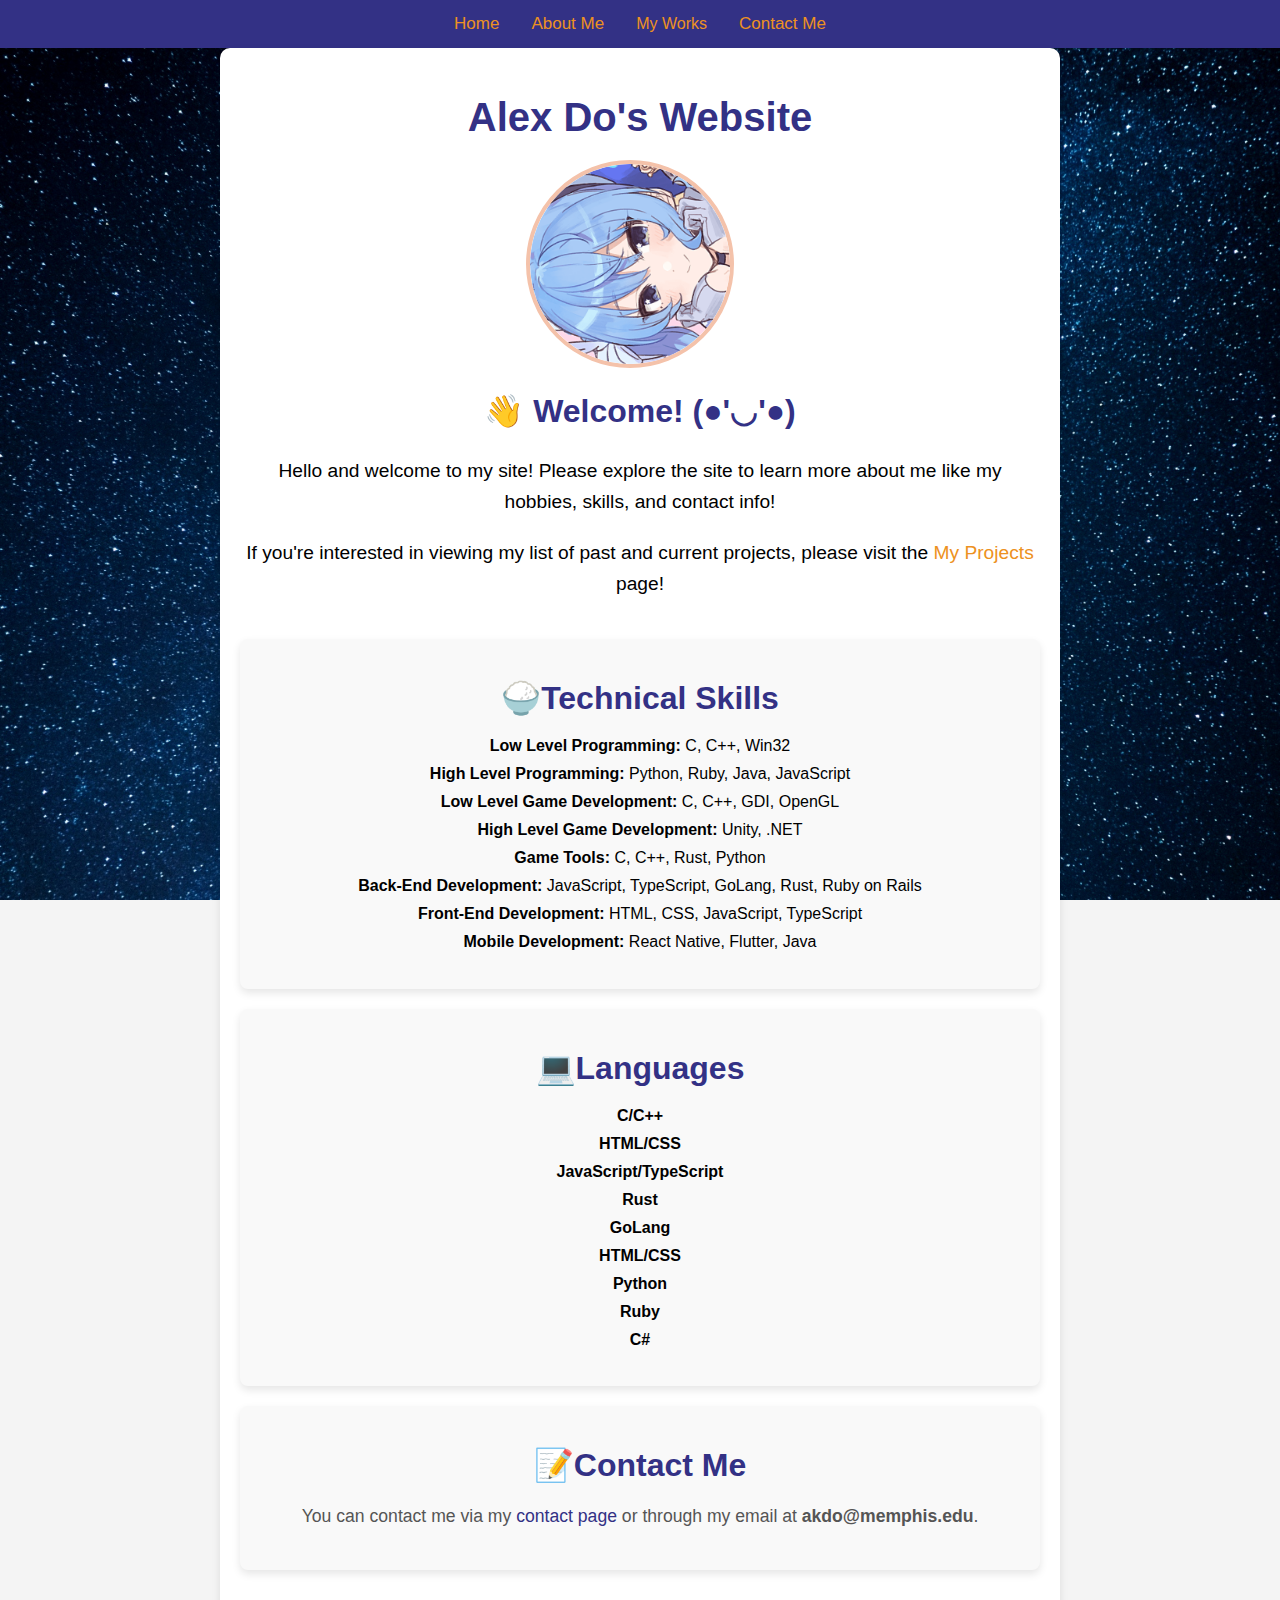
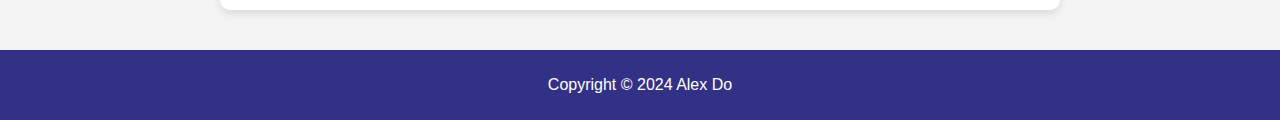
==== index.html @ 44356e67 "Got email form to work, added more images and styling changes" ====
<!DOCTYPE html>
<html lang="en">
<head>
    <meta charset="UTF-8">
    <meta name="viewport" content="width=device-width, initial-scale=1.0">
    <title>Home</title>
    <link rel="stylesheet" href="css/style.css">
    <script src="js/script.js"></script>
</head>
<body>
    <div class="topnav" id="myTopnav">
        <a href="index.html">Home</a>
        <a href="about.html">About Me</a>
        <div class="dropdown">
          <button class="dropbtn">My Works 
            <i class="fa fa-caret-down"></i>
          </button>
          <div class="dropdown-content">
            <a href="resume.html">Resume</a>
            <a href="projects.html">My Projects</a>
          </div>
        </div> 
        <a href="contact.html">Contact Me</a>
        <a href="javascript:void(0);" class="icon" onclick="myFunction()">&#9776;</a>
      </div>

    <!-- Main Content Section -->
    <div class="container">

        <div class="content">
            <h1>Alex Do's Website</h1>

            <div class="profile-pic">
                <img src="assets/images/Suisei1.png" alt="sui-chan" class="profile-img">
            </div>

            <h2>👋 Welcome! (●'◡'●)</h2>
            <p class="intro-text">
                Hello and welcome to my site! Please explore the site to learn more about me like my hobbies, skills, and contact info!
            </p>

            <p class="link-text">
                If you're interested in viewing my list of past and current projects, please visit the <a href="projects.html"> My Projects</a> page!
            </p>

            <div class="content-block">
                <h2>🍚Technical Skills</h2>
                <p class="intro-text">
                    <ul>
                        <li><strong>Low Level Programming: </strong>C, C++, Win32</li>
                        <li><strong>High Level Programming: </strong>Python, Ruby, Java, JavaScript</li>
                        <li><strong>Low Level Game Development: </strong>C, C++, GDI, OpenGL</li>
                        <li><strong>High Level Game Development: </strong>Unity, .NET</li>
                        <li><strong>Game Tools: </strong>C, C++, Rust, Python</li>
                        <li><strong>Back-End Development: </strong>JavaScript, TypeScript, GoLang, Rust, Ruby on Rails</li>
                        <li><strong>Front-End Development: </strong>HTML, CSS, JavaScript, TypeScript</li>
                        <li><strong>Mobile Development: </strong> React Native, Flutter, Java</li>
                    </ul>
                </p>
            </div>

            <div class="content-block">
                <h2>💻Languages</h2>
                <p class="intro-text">
                    <ul>
                        <li><strong>C/C++</strong></li>
                        <li><strong>HTML/CSS</strong></li>
                        <li><strong>JavaScript/TypeScript</strong></li>
                        <li><strong>Rust</strong></li>
                        <li><strong>GoLang</strong></li>
                        <li><strong>HTML/CSS</strong></li>
                        <li><strong>Python</strong></li>
                        <li><strong>Ruby</strong></li>
                        <li><strong>C#</strong></li>

                    </ul>
                </p>
            </div>

            <!-- Get in Touch Block -->
            <div class="content-block">
                <h2>📝Contact Me</h2>
                <p class="intro-text">
                    You can contact me via my <a href="contact.html">contact page</a> or through my email at <strong>akdo@memphis.edu</strong>.
                </p>
            </div>
        </div>
    </div>

    
    <footer>
        <p>Copyright &copy; 2024 Alex Do</p>
    </footer>

    <script>
        document.body.classList.add('fade');
    
    
        document.addEventListener("DOMContentLoaded", () => {
            window.setTimeout(function() {
                document.body.classList.remove('fade');
            }, 230);
        });
    </script>
</body>
</html>
---- css/style.css ----
/* Base styles */
body, h1, h2, p, .topnav, .dropdown, .dropdown-content {
    text-decoration: wavy;
    font-family: 'Consolas', sans-serif;
    text-align: center;
  }
  
  body {
    background-color: #FDFEFF; /* Light background */
    font-family: 'Consolas', sans-serif;
  }

  body {
    background-image: url('../assets/images/wallpaper.jpg');
    background-size: cover;
    background-position: center;
    background-attachment: fixed;
    background-repeat: no-repeat;
}


  /* Fade-in effect */
body {
  opacity: 1;
  transition-duration: 0.7s;
  transition-property: opacity;
}

body.fade {
  opacity: 0;
}
  
  /* Navigation Bar */
  .topnav {
    background-color: #333185;
    display: flex;                /* Enable Flexbox */
    justify-content: center;      /* Center items horizontally */
    align-items: center;          /* Align items vertically */
    overflow: hidden;
  }
    
  .topnav a {
    float: left;
    display: block;
    color: #ED9121;
    text-align: center;
    padding: 14px 16px;
    text-decoration: none;
    font-size: 17px;
  }
  
  .topnav a:hover {
    background-color: #7AA9ED;
    color: white;
  }
  
  .topnav a.active {
    background-color: #7AA9ED;
    color: white;
  }
  
  .topnav .icon {
    display: none;
  }
  
  .dropdown {
    float: left;
    overflow: hidden;
  }
  
  .dropdown .dropbtn {
    font-size: 16px;  
    border: none;
    outline: none;
    color: #ED9121;
    padding: 14px 16px;
    background-color: inherit;
    font-family: inherit;
    margin: 0;
  }
  
  .dropdown-content {
    display: none;
    position: absolute;
    background-color: #7AA9ED;
    min-width: 160px;
    box-shadow: 0px 8px 16px 0px rgba(0,0,0,0.2);
    z-index: 1;
  }
  
  .dropdown-content a {
    float: none;
    color: #ED9121;
    padding: 12px 16px;
    text-decoration: none;
    display: block;
    text-align: left;
  }
  
  .dropdown-content a:hover {
    background-color: #ddd;
  }
  
  .dropdown:hover .dropdown-content {
    display: block;
  }
  
  /* About Section */
  .about {
    padding: 40px;
    max-width: 900px;
    margin: 0 auto;
  }
  
  h1 {
    color: #333185;
    text-align: center;
    font-size: 3rem;
  }
  
  h2, h3 {
    color: #333185;
    font-size: 2rem;
    margin-top: 20px;
  }
  
  .intro-text {
    font-size: 1.2rem;
    line-height: 1.6;
    color: black;
    margin-bottom: 20px;
  }
  
  .link-text {
    font-size: 1.2rem;
    line-height: 1.6;
    color: black;
    margin-bottom: 40px;
  }
  
  .link-text a {
    color: #ED9121;
    text-decoration: none;
  }
  
  .link-text a:hover {
    text-decoration: underline;
  }

/* Adjust the gallery container */
div.gallery {
  margin: 5px;
  border: 1px solid #ccc;
  display: inline-block; /* Align images side by side */
  text-align: center; /* Center content in the gallery div */
  width: 200px; /* Adjust width as needed */
  overflow: hidden; /* Ensure the image doesn't overflow the container */
  position: relative;
}

/* Center the images inside the gallery container */
div.gallery img {
  width: 100%; /* Scale the image to fit the container */
  height: auto; /* Maintain aspect ratio */
  display: block; /* Remove default spacing */
  margin: 0 auto; /* Center the image */
}

/* Optional: Add hover effect for gallery images */
div.gallery:hover {
  border: 1px solid #777;
}

  
  div.desc {
    padding: 15px;
    text-align: center;
  }
  
  /* Profile Section (Image & Details) */
  .profile {
    display: flex;
    justify-content: center;
    align-items: center;
    margin-top: 40px;
  }
  
  .profile-pic {
    flex: 1;
    padding-right: 20px;
    text-align: center;
  }
  
  /* profile img animation */
  @keyframes rotateImage {
    0% {
        transform: rotate(0deg);
    }
    100% {
        transform: rotate(90deg);
    }
  }

  .profile-img {
    width: 200px;
    height: 200px;
    border-radius: 50%;
    object-fit: cover;
    border: 4px solid #F4C2AA;
    
    /* Apply the animation */
    animation: rotateImage 2s ease forwards;
    /* 3s duration, ease timing function, and forwards to keep the final state */
  }
  
  .profile-details {
    flex: 2;
    background-color: #ffffff;
    padding: 20px;
    box-shadow: 0 0 10px rgba(0, 0, 0, 0.1);
    border-radius: 8px;
  }
  
  .profile-details h3 {
    font-size: 2rem;
    color: #333185;
  }
  
  .profile-details p {
    font-size: 1.1rem;
    color: black;
  }
  
  .profile-details .title {
    font-size: 1.2rem;
    font-weight: bold;
    color: #333185;
  }
  
  .profile-details a {
    color: #333185;
    text-decoration: none;
  }
  
  .profile-details a:hover {
    text-decoration: underline;
  }
  
  /* Footer */
  footer {
    text-align: center;
    padding: 10px;
    background-color: #333185;
    color: white;
    margin-top: 40px;
  }
  
  /* General form styling */
  .container {
    max-width: 800px;
    margin: 0 auto;
    padding: 20px;
    background-color: #fff;
    border-radius: 10px;
    box-shadow: 0 4px 8px rgba(0, 0, 0, 0.1);
  }
  
  h1 {
    text-align: center;
    color: #333185;
    font-size: 2.5rem;
    margin-bottom: 20px;
  }
  
  label {
    display: block;
    font-size: 1.1rem;
    color: #333185;
    margin-top: 10px;
    margin-bottom: 5px;
  }
  
  input[type="text"],
  select,
  textarea {
    width: 100%;
    padding: 12px;
    font-size: 1rem;
    border: 1px solid #ccc;
    border-radius: 4px;
    box-sizing: border-box;
    margin-bottom: 15px;
  }
  
  input[type="submit"] {
    background-color: #333185;
    color: white;
    font-size: 1.2rem;
    padding: 12px 20px;
    border: none;
    border-radius: 4px;
    cursor: pointer;
    width: 100%;
  }
  
  input[type="submit"]:hover {
    background-color: #333185;
  }
  
  textarea {
    height: 150px;
    resize: vertical;
  }
  
  input[type="text"]:focus,
  select:focus,
  textarea:focus {
    border-color: #7AA9ED;
    outline: none;
  }
  
  input:invalid,
  select:invalid,
  textarea:invalid {
    border-color: red;
  }
  
  input:valid,
  select:valid,
  textarea:valid {
    border-color: green;
  }
  
  /* Resume Section */
  .pdf-container {
    margin-top: 30px;
    text-align: center;
  }
  
  .pdf-container h2 {
    font-size: 2rem;
    color: #333185;
    margin-bottom: 20px;
  }
  
  .pdf-container p {
    font-size: 1rem;
    color: #333;
  }
  
  .pdf-container a {
    color: #333185;
    text-decoration: none;
    font-weight: bold;
  }
  
  .pdf-container a:hover {
    text-decoration: underline;
  }
  
  /* Embed PDF style */
  .pdf {
    border: 2px solid #fff;
    border-radius: 10px;
    box-shadow: 0px 4px 8px rgba(0, 0, 0, 0.1);
    margin-bottom: 20px;
  }
  
  /* Contact Section */
  .contact-container {
    max-width: 600px;
    margin: 0 auto;
    padding: 20px;
    background-color: #fff;
    border-radius: 10px;
    box-shadow: 0 4px 8px rgba(0, 0, 0, 0.1);
  }
  
  .contact-container h1 {
    font-size: 2.5rem;
    color: #333185;
    margin-bottom: 20px;
  }
  
  .contact-container label {
    display: block;
    font-size: 1.1rem;
    color: #333185;
    margin-top: 10px;
    margin-bottom: 5px;
  }
  
  .contact-container input[type="text"],
  .contact-container select,
  .contact-container textarea {
    width: 100%;
    padding: 12px;
    font-size: 1rem;
    border: 1px solid #ccc;
    border-radius: 4px;
    box-sizing: border-box;
    margin-bottom: 15px;
  }
  
  .contact-container input[type="submit"] {
    background-color: #333185;
    color: white;
    font-size: 1.2rem;
    padding: 12px 20px;
    border: none;
    border-radius: 4px;
    cursor: pointer;
    width: 100%;
  }
  
  .contact-container input[type="submit"]:hover {
    background-color: #333185;
  }
  
  /* Content Blocks (Current Projects, Skills, etc.) */
  .content-block {
    background-color: #f9f9f9;
    padding: 20px;
    margin-bottom: 20px;
    border-radius: 8px;
    box-shadow: 0 4px 8px rgba(0, 0, 0, 0.1);
  }
  
  .content-block h2 {
    color: #333185;
    font-size: 2rem;
    margin-bottom: 15px;
  }
  
  .content-block p {
    font-size: 1.1rem;
    color: #555;
  }
  
  .content-block ul {
    list-style-type: none;
    padding-left: 0;
  }
  
  .content-block ul li {
    margin-bottom: 10px;
  }
  
  .content-block a {
    color: #333185;
    text-decoration: none;
  }
  
  .content-block a:hover {
    text-decoration: underline;
  }
  
  
  /* Base styling for body */
  body {
    font-family: 'Consolas', sans-serif;
    margin: 0;
    padding: 0;
  }
  
  /* Sidebars with design */
  .left-side, .right-side {
    position: fixed;
    top: 0;
    bottom: 0;
    width: 10%;
    background-color: rgba(0, 0, 0, 0.05); /* Semi-transparent dark background */
    z-index: -1; /* Placing behind the content */
  }
  
  .left-side {
    left: 0;
    background: url('https://www.toptal.com/designers/subtlepatterns/patterns/diagstripes.png'); /* Optional: subtle diagonal stripes background */
  }
  
  .right-side {
    right: 0;
    background: url('https://www.toptal.com/designers/subtlepatterns/patterns/diagstripes.png'); /* Optional: same as left */
  }
  
  /* Optional: Adding a background pattern on the sides */
  .left-side, .right-side {
    background: url('https://www.toptal.com/designers/subtlepatterns/patterns/diagstripes.png'); /* Patterned sides */
    background-size: cover;
  }
  
  body {
    font-family: 'Consolas', sans-serif;
    background-color: #f4f4f4; /* Optional light gray background */
  }
  
  table {
  width: 80%;
  margin: 20px auto;
  border-collapse: collapse;
  background-color: white;
  box-shadow: 0px 4px 8px rgba(0, 0, 0, 0.1);
  border-radius: 8px;
  }
  
  th, td {
  border: 1px solid #ddd;
  padding: 12px;
  text-align: left;
  }
  
  th {
  background-color: #4CAF50;
  color: white;
  }
  
  tr:nth-child(even) {
  background-color: #f2f2f2;
  }
  
  tr:hover {
  background-color: #ddd;
  }
  
  .no-data {
  text-align: center;
  color: #999;
  }
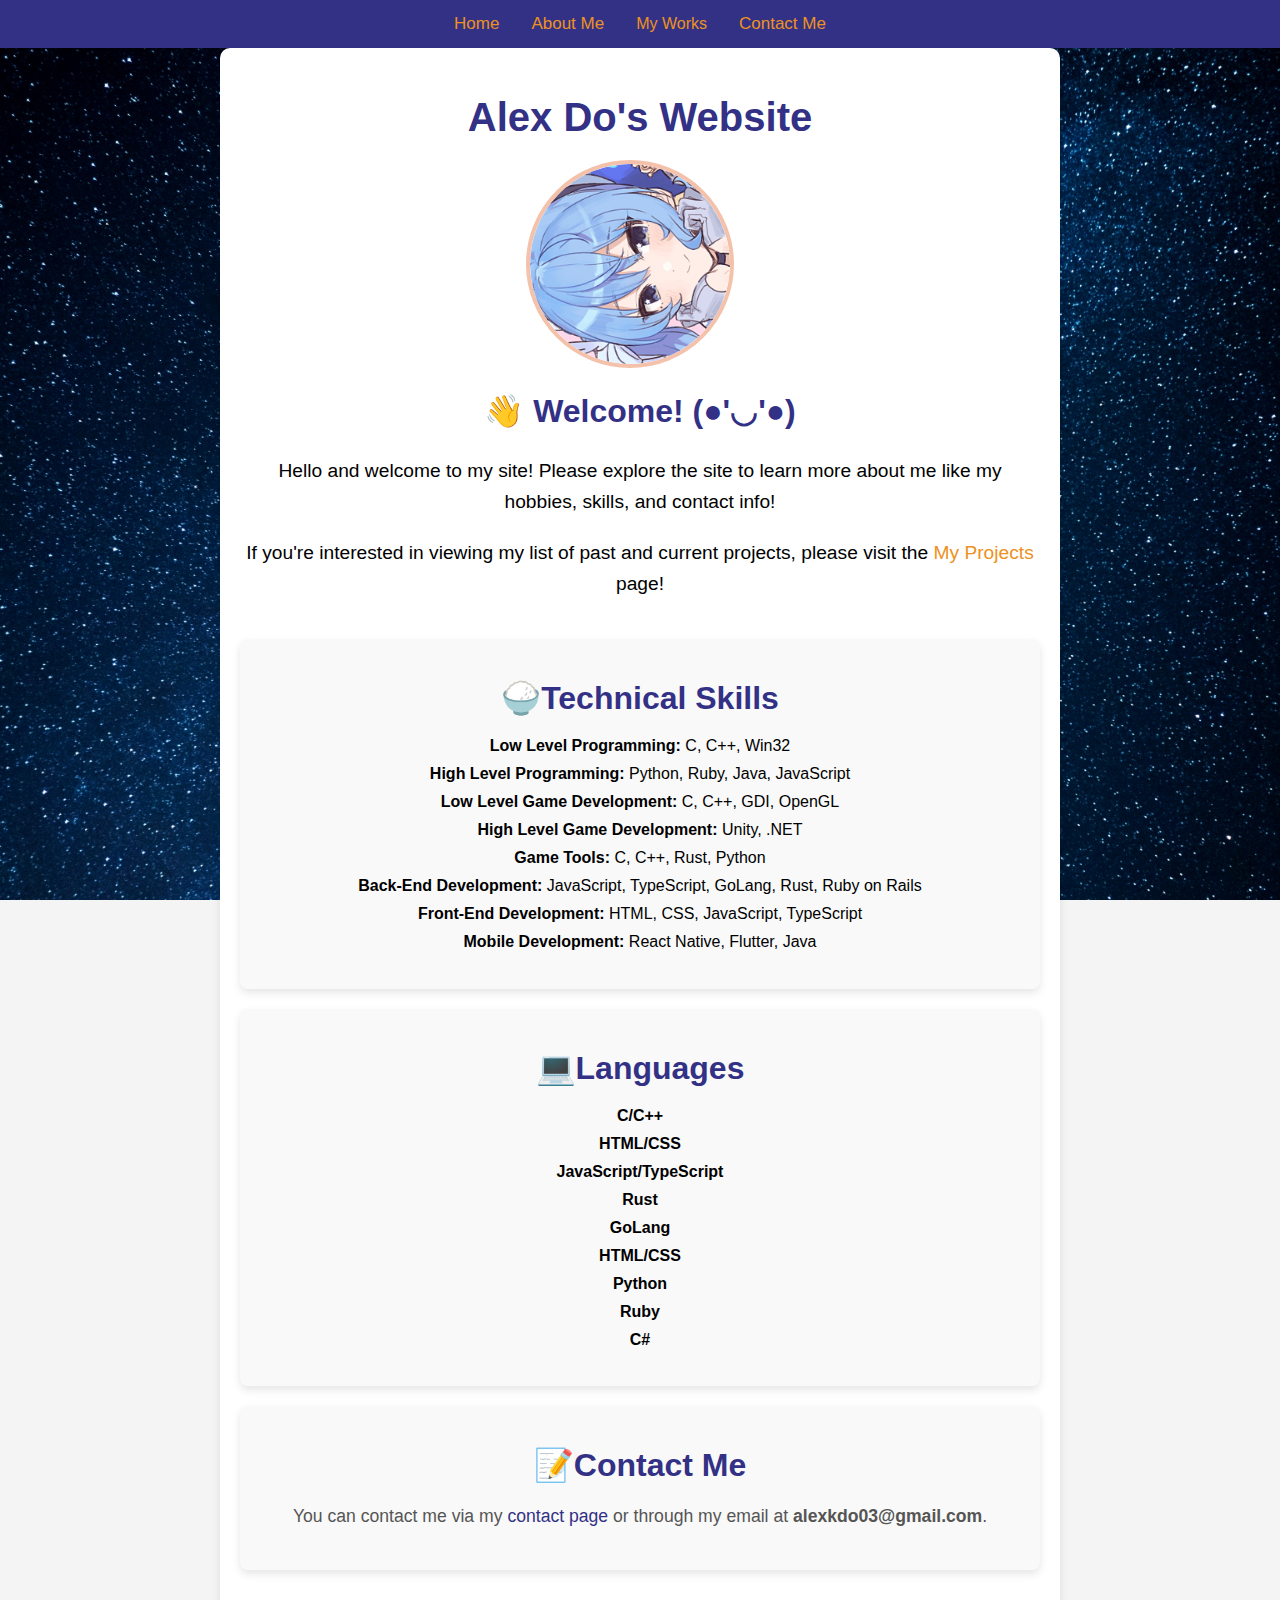
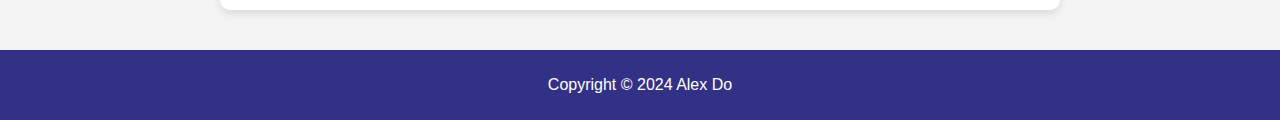
==== commit 9f190bab: "Changed CSV file content, more typo and styling fixes" ====
--- a/index.html
+++ b/index.html
@@ -81,7 +81,7 @@
             <div class="content-block">
                 <h2>📝Contact Me</h2>
                 <p class="intro-text">
-                    You can contact me via my <a href="contact.html">contact page</a> or through my email at <strong>akdo@memphis.edu</strong>.
+                    You can contact me via my <a href="contact.html">contact page</a> or through my email at <strong>alexkdo03@gmail.com</strong>.
                 </p>
             </div>
         </div>
--- a/css/style.css
+++ b/css/style.css
@@ -90,7 +90,7 @@
   
   .dropdown-content a {
     float: none;
-    color: #ED9121;
+    color: white;
     padding: 12px 16px;
     text-decoration: none;
     display: block;
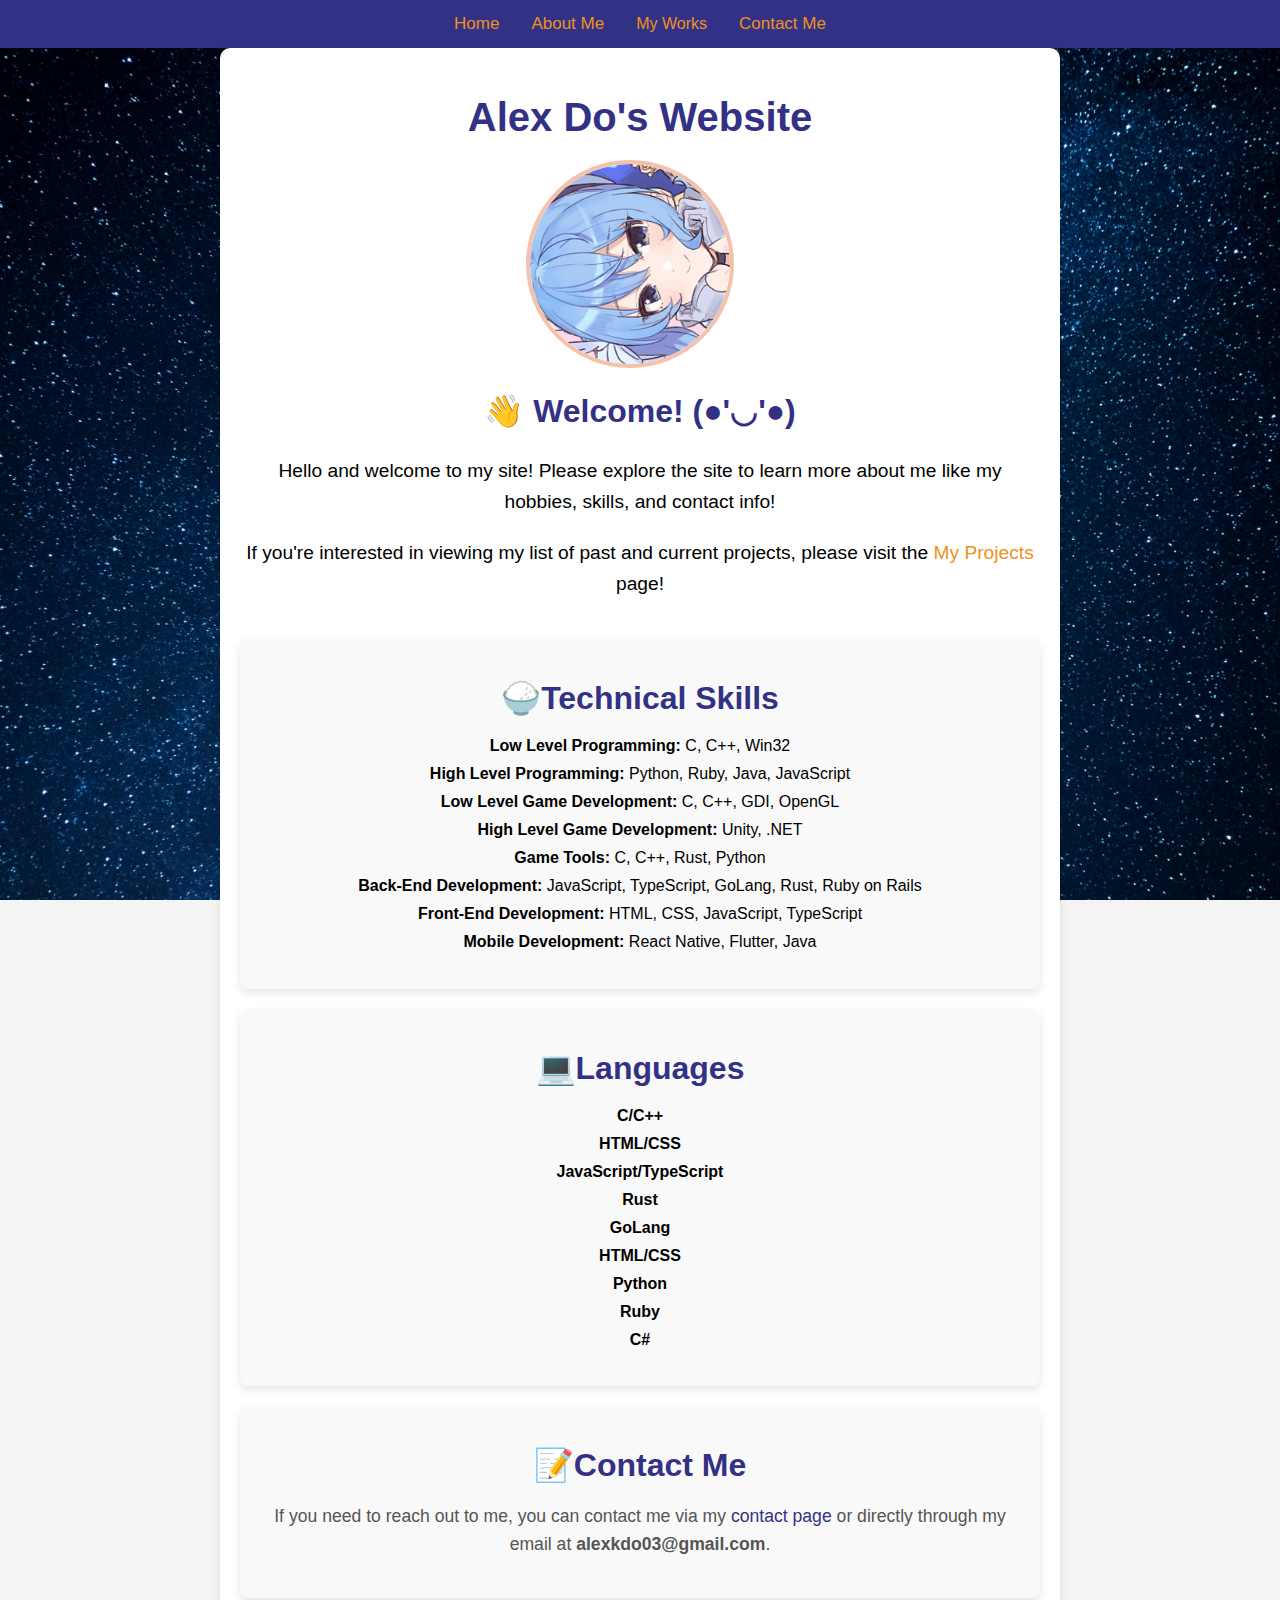
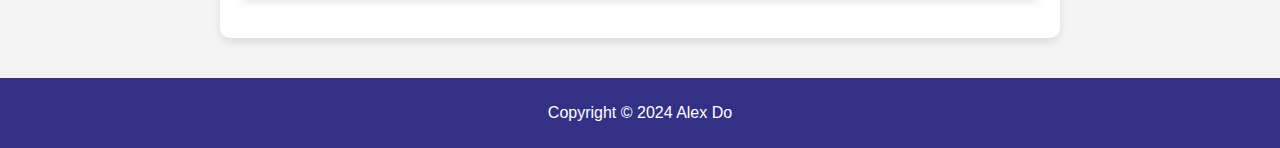
==== commit 87d6c679: "More styling fixes, revamp of about me page" ====
--- a/index.html
+++ b/index.html
@@ -81,13 +81,12 @@
             <div class="content-block">
                 <h2>📝Contact Me</h2>
                 <p class="intro-text">
-                    You can contact me via my <a href="contact.html">contact page</a> or through my email at <strong>alexkdo03@gmail.com</strong>.
+                    If you need to reach out to me, you can contact me via my <a href="contact.html">contact page</a> or directly through my email at <strong>alexkdo03@gmail.com</strong>.
                 </p>
             </div>
         </div>
     </div>
 
-    
     <footer>
         <p>Copyright &copy; 2024 Alex Do</p>
     </footer>
@@ -103,4 +102,5 @@
         });
     </script>
 </body>
+
 </html>
--- a/css/style.css
+++ b/css/style.css
@@ -171,8 +171,7 @@
   border: 1px solid #777;
 }
 
-  
-  div.desc {
+div.desc {
     padding: 15px;
     text-align: center;
   }
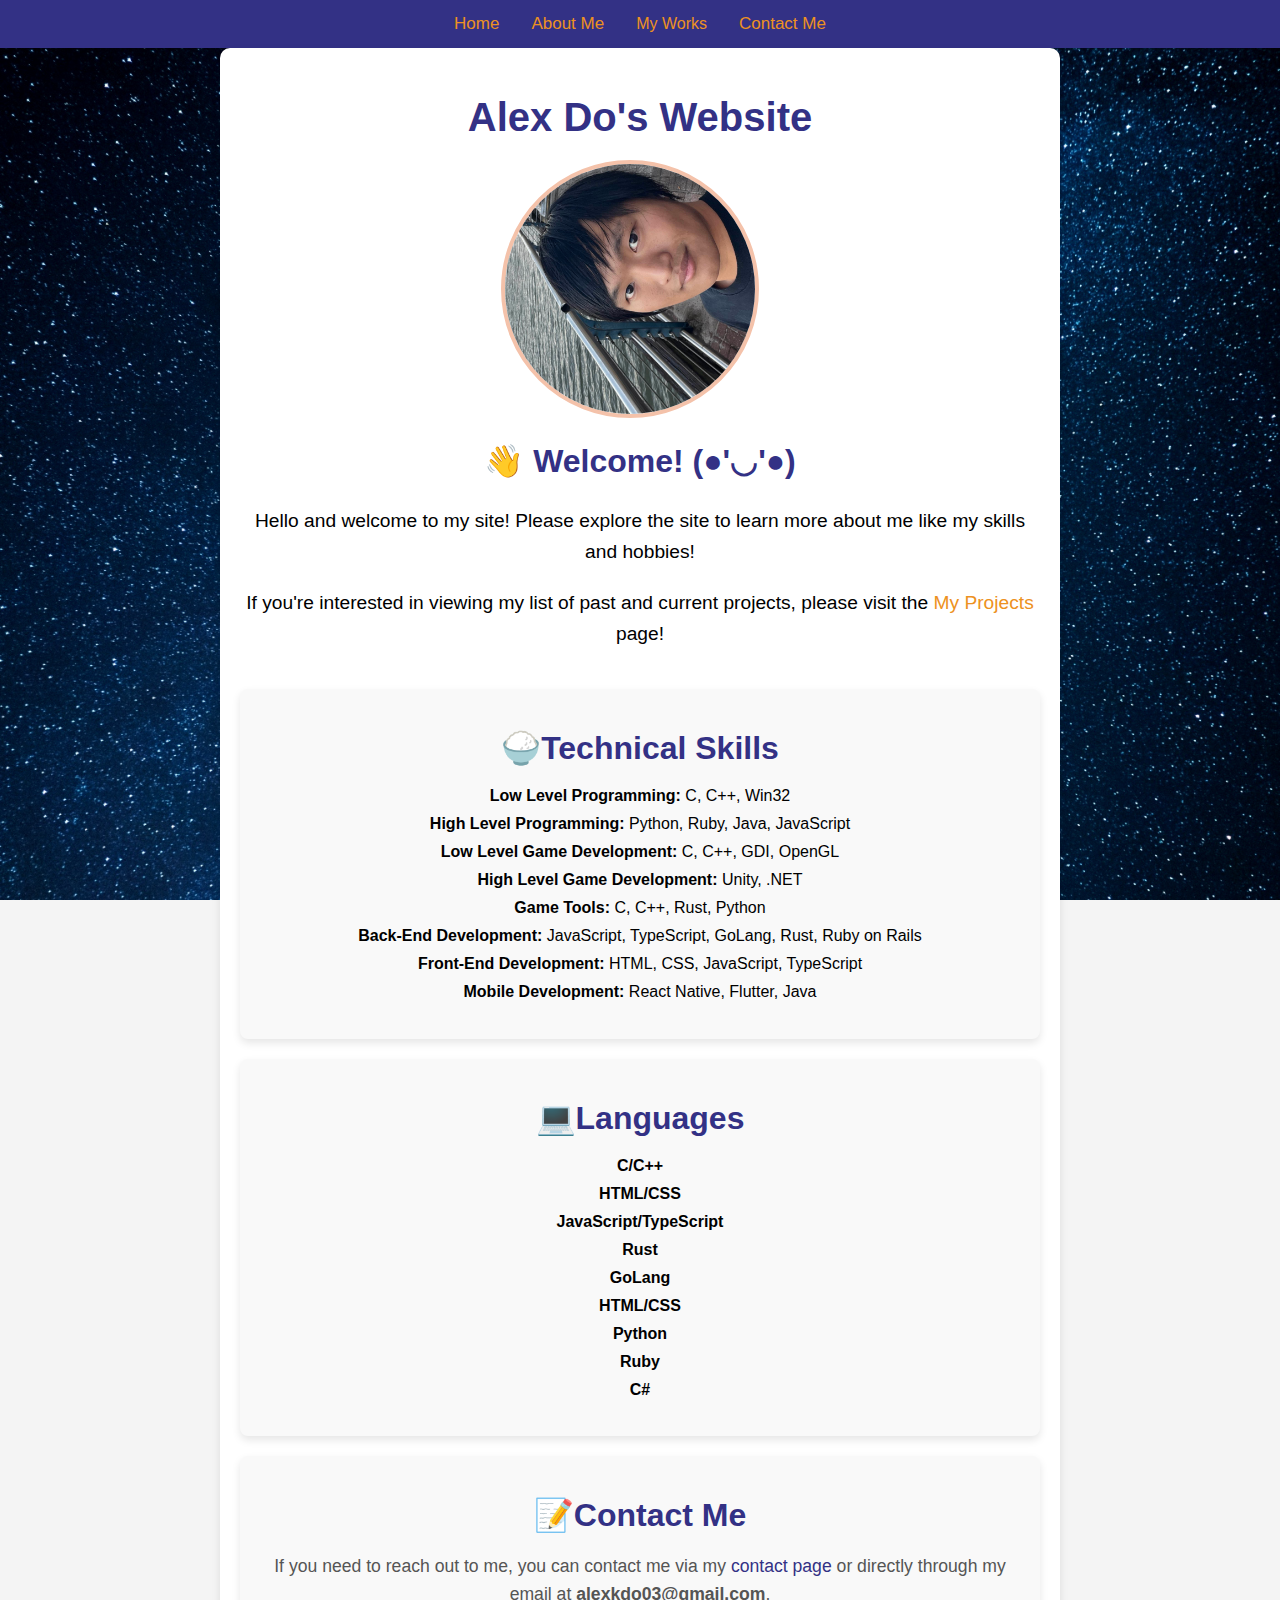
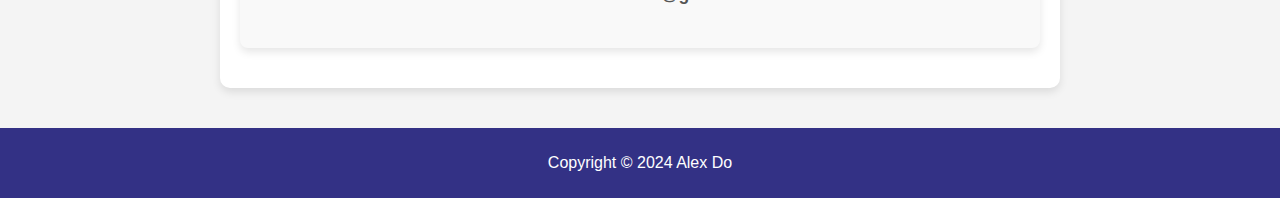
==== commit b8a3a40b: "Writing new about me section, changed pictures for presentation" ====
--- a/index.html
+++ b/index.html
@@ -24,19 +24,18 @@
         <a href="javascript:void(0);" class="icon" onclick="myFunction()">&#9776;</a>
       </div>
 
-    <!-- Main Content Section -->
     <div class="container">
 
         <div class="content">
             <h1>Alex Do's Website</h1>
 
             <div class="profile-pic">
-                <img src="assets/images/Suisei1.png" alt="sui-chan" class="profile-img">
+                <img src="assets/images/Alex1.jpg" alt="pic" class="profile-img">
             </div>
 
             <h2>👋 Welcome! (●'◡'●)</h2>
             <p class="intro-text">
-                Hello and welcome to my site! Please explore the site to learn more about me like my hobbies, skills, and contact info!
+                Hello and welcome to my site! Please explore the site to learn more about me like my skills and hobbies!
             </p>
 
             <p class="link-text">
--- a/css/style.css
+++ b/css/style.css
@@ -201,8 +201,8 @@
   }
 
   .profile-img {
-    width: 200px;
-    height: 200px;
+    width: 250px;
+    height: 250px;
     border-radius: 50%;
     object-fit: cover;
     border: 4px solid #F4C2AA;
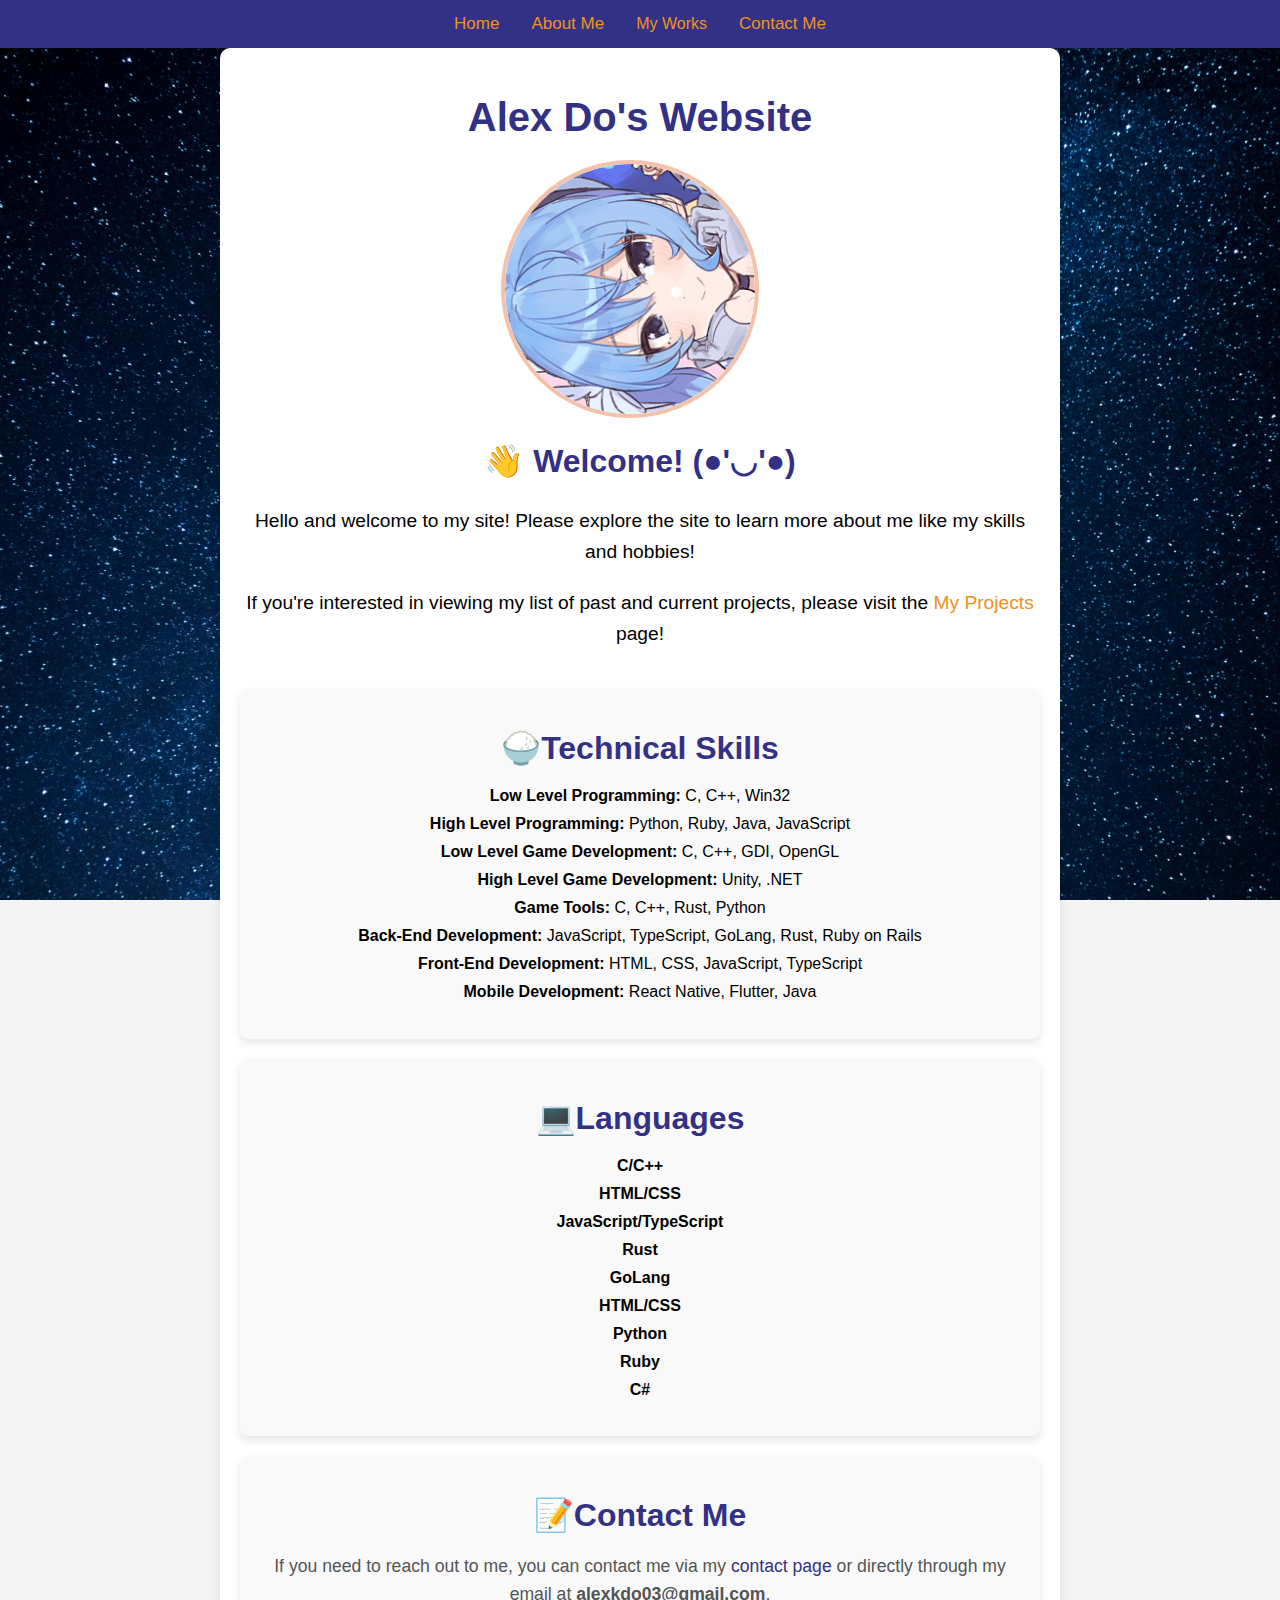
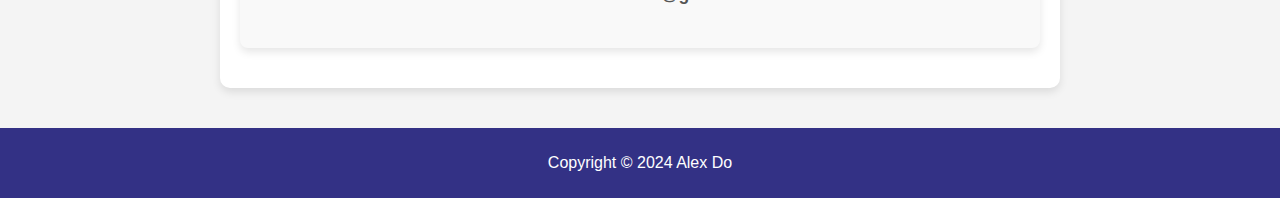
==== commit 92a96d34: "Changed one pic" ====
--- a/index.html
+++ b/index.html
@@ -17,7 +17,7 @@
           </button>
           <div class="dropdown-content">
             <a href="resume.html">Resume</a>
-            <a href="projects.html">My Projects</a>
+            <a href="projects.html">Projects</a>
           </div>
         </div> 
         <a href="contact.html">Contact Me</a>
@@ -30,7 +30,7 @@
             <h1>Alex Do's Website</h1>
 
             <div class="profile-pic">
-                <img src="assets/images/Alex1.jpg" alt="pic" class="profile-img">
+                <img src="assets/images/Suisei1.png" alt="pic" class="profile-img">
             </div>
 
             <h2>👋 Welcome! (●'◡'●)</h2>
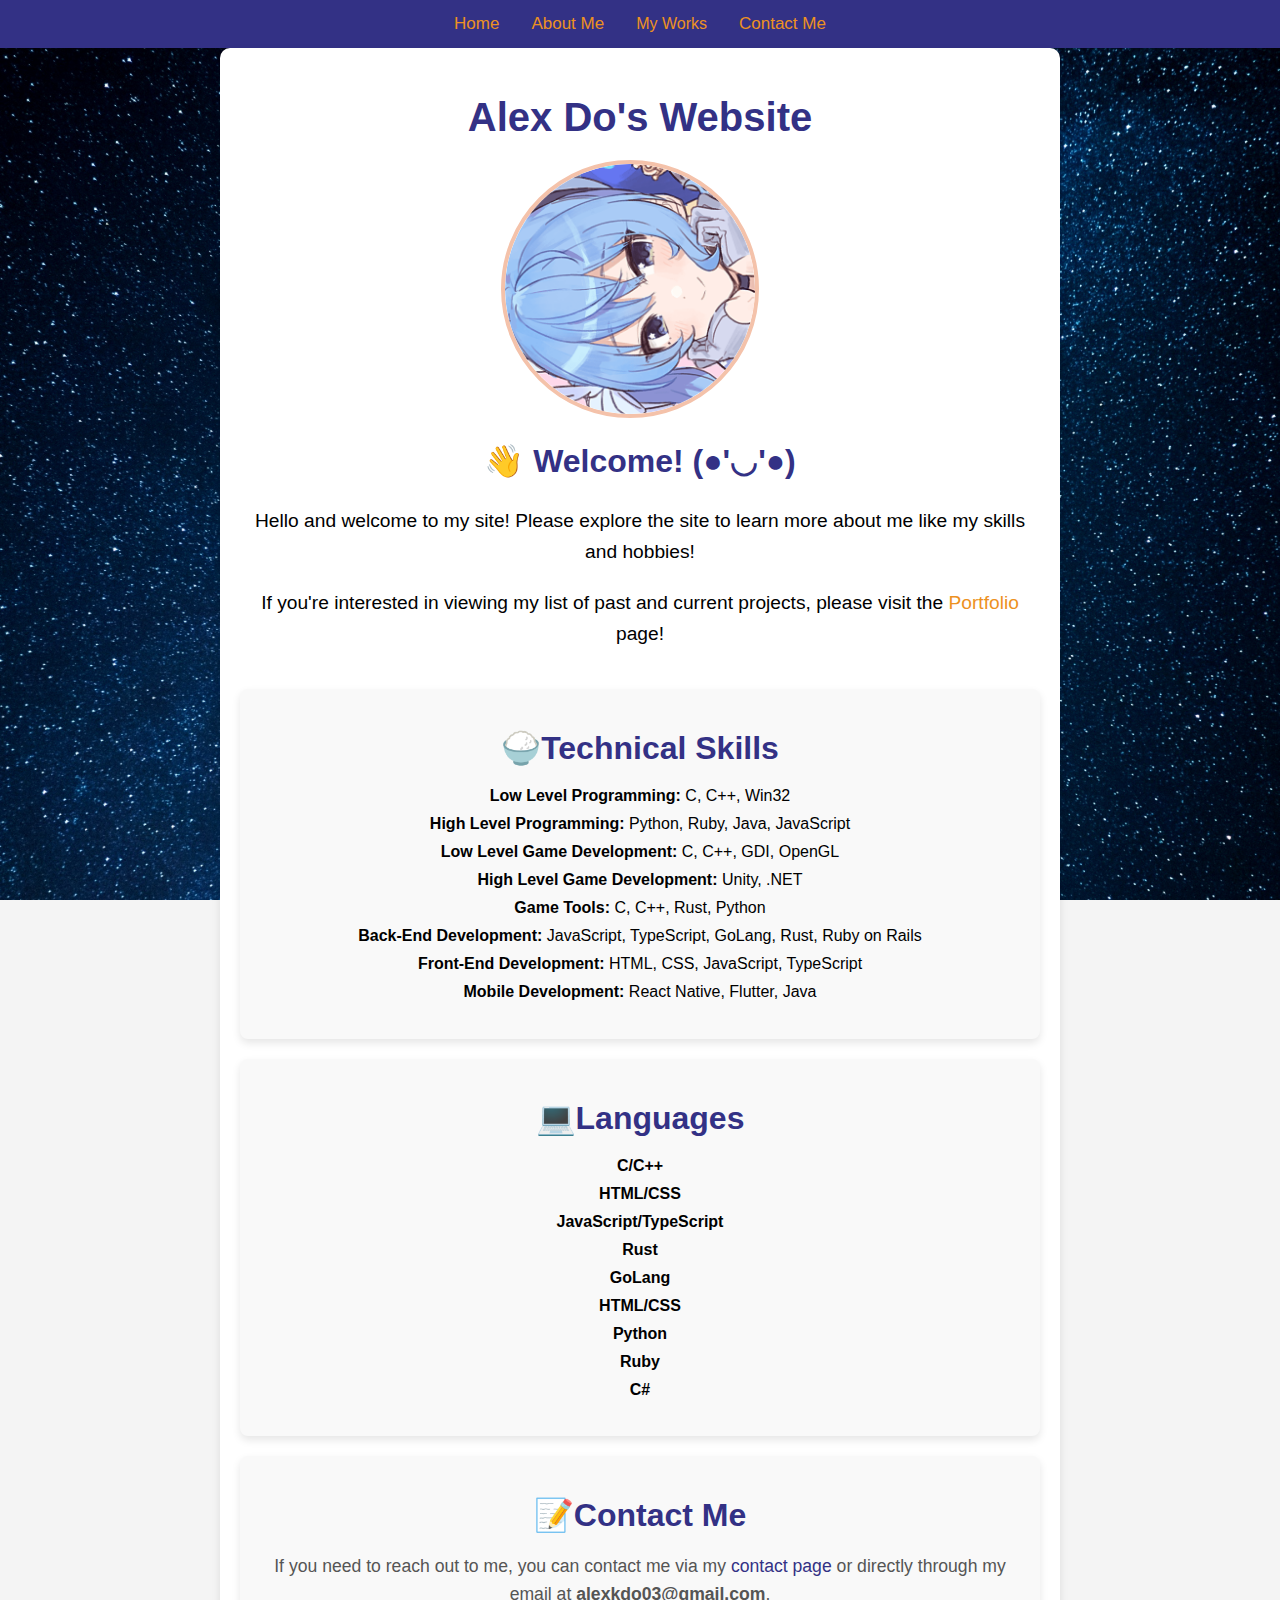
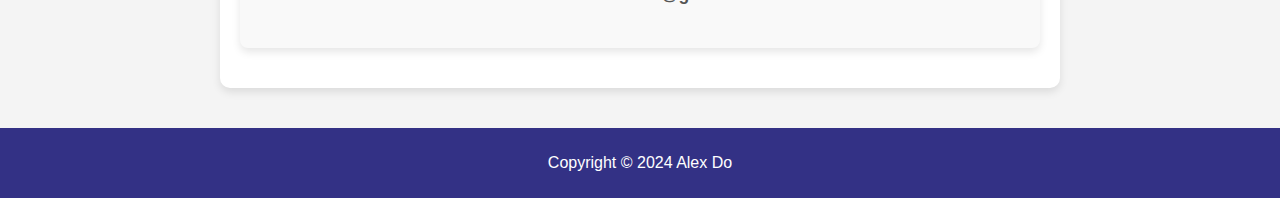
==== commit cc0b1bec: "Changed projects to be called portfolio" ====
--- a/index.html
+++ b/index.html
@@ -17,7 +17,7 @@
           </button>
           <div class="dropdown-content">
             <a href="resume.html">Resume</a>
-            <a href="projects.html">Projects</a>
+            <a href="projects.html">Portfolio</a>
           </div>
         </div> 
         <a href="contact.html">Contact Me</a>
@@ -39,7 +39,7 @@
             </p>
 
             <p class="link-text">
-                If you're interested in viewing my list of past and current projects, please visit the <a href="projects.html"> My Projects</a> page!
+                If you're interested in viewing my list of past and current projects, please visit the <a href="projects.html"> Portfolio</a> page!
             </p>
 
             <div class="content-block">
